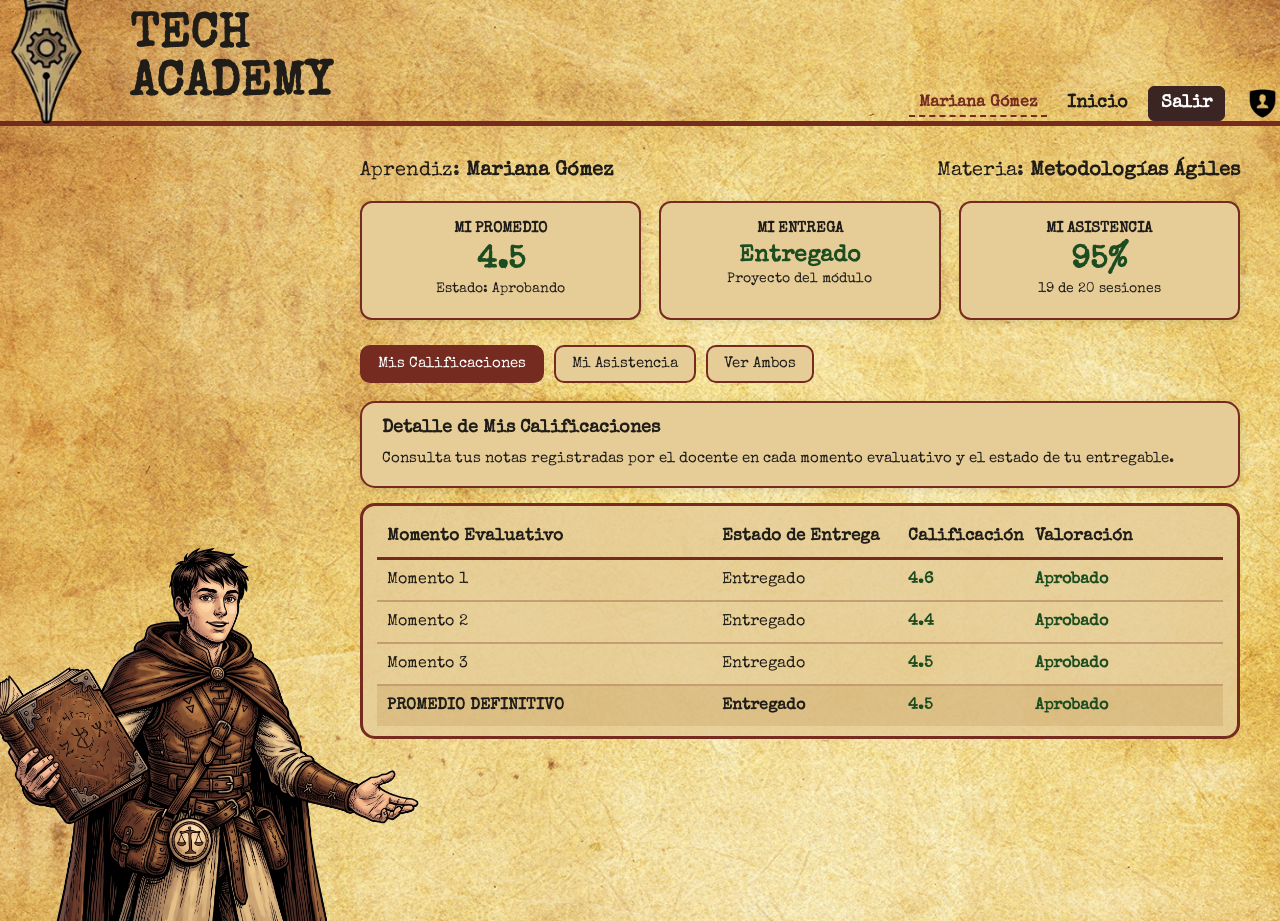
==== dashBoardAlumno.html @ 34705323 "Se implementan las esperas al iniciar sesión, se crear el dash board estudiante y se ajusta el dash " ====
<!doctype html>
<html lang="es">

<head>
  <meta charset="UTF-8" />
  <meta name="viewport" content="width=device-width, initial-scale=1.0" />
  <title>Dashboard Alumno - Tech Academy</title>
  <link rel="stylesheet" href="css/styles.css" />
  <link href="https://fonts.googleapis.com/css2?family=Special+Elite&display=swap" rel="stylesheet" />
</head>

<body class="pagina-seguimiento">

  <header>
    <div class="logo">
      <img src="Images/Logo.png" alt="Logo Tech Academy" class="icono-pluma" />
      <div class="logo-text">
        <h1>TECH</h1>
        <h1>ACADEMY</h1>
      </div>
    </div>
    <nav>
      <span id="saludo-alumno" class="saludo-usuario">Aprendiz</span>
      <a href="index.html">Inicio</a>
      <a class="enlace-panel" href="login.html" id="btn-salir-alumno">Salir</a>
      <img src="Images/UserShield.png" alt="Usuario" class="user-icon" />
    </nav>
  </header>

  <main class="contenido-seguimiento contenido-alumno">
    <aside class="docente alumno-ilustracion">
      <img src="Images/estudianteD.png" alt="Aprendiz Tech Academy" />
    </aside>

    <section class="panel-seguimiento">

      <div class="datos-curso">
        <p>Aprendiz: <strong id="nombre-expediente">Mariana Gómez</strong></p>
        <p>Materia: <strong>Metodologías Ágiles</strong></p>
      </div>

      <!-- Indicadores personales del estudiante -->
      <section class="indicadores">
        <div class="indicador">
          <h3>MI PROMEDIO</h3>
          <strong id="alumno-promedio">0.0</strong>
          <p id="alumno-concepto-nota">Escala: 0.0 a 5.0</p>
        </div>

        <div class="indicador">
          <h3>MI ENTREGA</h3>
          <strong id="alumno-estado-entrega" class="texto-indicador-mediano">Pendiente</strong>
          <p>Proyecto del módulo</p>
        </div>

        <div class="indicador">
          <h3>MI ASISTENCIA</h3>
          <strong id="alumno-porcentaje-asistencia">0%</strong>
          <p id="alumno-detalle-sesiones">0 de 0 sesiones</p>
        </div>
      </section>

      <!-- Pestañas de navegación del alumno -->
      <div class="barra-herramientas-panel">
        <div class="pestanas-modulos">
          <button type="button" class="btn-pestana activa" id="tab-alumno-notas">Mis Calificaciones</button>
          <button type="button" class="btn-pestana" id="tab-alumno-asistencia">Mi Asistencia</button>
          <button type="button" class="btn-pestana" id="tab-alumno-todo">Ver Ambos</button>
        </div>
      </div>

      <!-- ========================================================
           SECCIÓN 1: MIS CALIFICACIONES (Solo lectura)
           ======================================================== -->
      <div id="seccion-alumno-notas" class="bloque-modulo">
        <div class="tarjeta-modulo">
          <h3>Detalle de Mis Calificaciones</h3>
          <p class="descripcion-modulo">
            Consulta tus notas registradas por el docente en cada momento evaluativo y el estado de tu entregable.
          </p>
        </div>

        <section class="tabla-seguimiento">
          <div class="fila fila-alumno-notas tabla-encabezado">
            <span>Momento Evaluativo</span>
            <span>Estado de Entrega</span>
            <span>Calificación</span>
            <span>Valoración</span>
          </div>

          <div id="contenedor-notas-alumno"></div>
        </section>
      </div>

      <!-- ========================================================
           SECCIÓN 2: MI HISTORIAL DE ASISTENCIA (Solo lectura)
           ======================================================== -->
      <div id="seccion-alumno-asistencia" class="bloque-modulo" style="display: none;">
        <div class="tarjeta-modulo">
          <h3>Reporte de Mi Asistencia</h3>
          <p class="descripcion-modulo">
            Recuerda que para aprobar el módulo en Tech Academy se requiere un mínimo de <strong>75%</strong> de asistencia.
          </p>
        </div>

        <section class="tabla-seguimiento">
          <div class="fila fila-alumno-asistencia tabla-encabezado">
            <span>Última Sesión</span>
            <span>Estado Hoy</span>
            <span>Clases Asistidas</span>
            <span>Total Sesiones</span>
            <span>% Acumulado</span>
          </div>

          <div id="contenedor-asistencia-alumno"></div>
        </section>
      </div>

    </section>
  </main>

  <script src="js/dashBoardAlumno.js"></script>
</body>

</html>
---- css/styles.css ----
/* ── Variables de color del sitio ─────────────────────────── */
:root {
  --bg-color: #e6cd98;
  --text-color: #201d18;
  --red-line: #752b20;
  --hero-band: #6b6e3faa;
  --card-bg: #ae7f37aa;
  --btn-bg: #3a2522;
  --footer-bg: #804a3e;
  --fondo-pergamino: #f4ecd8;
  --marron-oscuro: #4a3319;
  --tabla-bg: rgba(230, 205, 152, 0.85);
}

/* ── Reinicio de márgenes y medidas de los elementos ──────── */
* {
  margin: 0;
  padding: 0;
  box-sizing: border-box;
}

/* ── Tipografía y fondo general ───────────────────────────── */
body {
  font-family: "Special Elite", cursive;
  color: var(--text-color);
  background-image: url("../Images/BackgroundPaper.png");
  background-repeat: no-repeat;
  background-size: cover;
  background-position: center;
  background-color: #e9d6ab;
}

/* ============================================================
   HEADER Y NAVEGACIÓN (comunes a todas las páginas)
   ============================================================ */

/* Tamaño del logo en el encabezado */
.icono-pluma {
  width: 120px;
  margin-bottom: -15px;
}

/* Barra superior con logo y navegación */
header {
  display: flex;
  justify-content: space-between;
  align-items: flex-end;
  padding: 20px 20px -10px 70px;
  border-bottom: 5px solid var(--red-line);
}

/* Grupo del logo y nombre de la academia */
.logo {
  display: flex;
  align-items: center;
  gap: 10px;
}

.logo-text {
  font-size: 1.5rem;
  line-height: 1;
  margin: 0;
}

/* Distribución de los enlaces de navegación */
nav {
  display: flex;
  align-items: center;
  gap: 20px;
  font-weight: bold;
}

/* Enlaces del menú principal */
nav a {
  text-decoration: none;
  color: var(--text-color);
  font-size: 1.1rem;
  transition: color 0.2s, text-decoration 0.2s;
}

/* Estado de los enlaces al pasar el puntero */
nav a:hover {
  text-decoration: underline;
  text-underline-offset: 6px;
  color: var(--red-line);
}

/* Icono de usuario del encabezado */
nav .user-icon {
  width: 35px;
}

/* ============================================================
   PÁGINA PRINCIPAL (index.html)
   ============================================================ */

/* Franja de bienvenida de la página inicial */
.hero {
  background-color: var(--hero-band);
  text-align: center;
  padding: 50px 20px;
  margin-top: 40px;
}

/* Título de la bienvenida */
.hero h2 {
  font-size: 1.4rem;
  margin-bottom: 25px;
  font-weight: normal;
}

/* Botón de acceso al catálogo */
.btn {
  display: inline-block;
  background-color: var(--btn-bg);
  color: white;
  padding: 10px 25px;
  text-decoration: none;
  border-radius: 8px;
  font-size: 1rem;
  cursor: pointer;
  border: none;
  font-family: "Special Elite", cursive;
}

/* Estado del botón del catálogo al pasar el puntero */
.btn:hover {
  background-color: #523530;
}

/* Tarjetas de programas disponibles */
.features {
  display: flex;
  justify-content: center;
  gap: 40px;
  padding: 60px 20px 30px;
}

.card {
  background-color: var(--card-bg);
  padding: 30px 20px;
  border-radius: 12px;
  width: 250px;
  text-align: center;
  box-shadow: 2px 2px 10px rgba(0, 0, 0, 0.1);
  cursor: pointer;
  transition: transform 0.2s, box-shadow 0.2s;
}

/* Estado de las tarjetas al pasar el puntero */
.card:hover {
  transform: translateY(-5px);
  box-shadow: 4px 6px 15px rgba(0, 0, 0, 0.2);
}

/* Nombre del programa dentro de cada tarjeta */
.card p {
  font-size: 0.9rem;
  font-weight: bold;
}

/* Panel que muestra los detalles del programa elegido */
.panel-detalle {
  max-width: 800px;
  margin: 0 auto 50px auto;
  padding: 25px 35px;
  background-color: #f4e8c1;
  border: 2px dashed var(--red-line);
  border-radius: 12px;
  box-shadow: 3px 3px 12px rgba(0, 0, 0, 0.15);
  animation: fadeIn 0.3s ease-in-out;
}

/* Título y texto del detalle del programa */
.panel-detalle h3 {
  color: var(--red-line);
  font-size: 1.3rem;
  margin-bottom: 10px;
}

.panel-detalle p {
  font-size: 1rem;
  line-height: 1.5;
  margin-bottom: 12px;
}

/* Duración y docente del programa */
.panel-detalle .info-extra {
  font-size: 0.9rem;
  color: #4a3828;
}

/* Control para cerrar el detalle del programa */
.cerrar-detalle {
  float: right;
  background: none;
  border: none;
  font-size: 1.2rem;
  font-weight: bold;
  cursor: pointer;
  color: var(--red-line);
}

/* Entrada del panel de detalle */
@keyframes fadeIn {
  from {
    opacity: 0;
    transform: translateY(-10px);
  }

  to {
    opacity: 1;
    transform: translateY(0);
  }
}

/* Pie de página y datos de contacto */
footer {
  background-color: var(--footer-bg);
  color: white;
  display: flex;
  justify-content: space-between;
  padding: 30px 60px;
  margin-top: 20px;
}

/* Títulos y texto de las columnas del pie de página */
.footer-column h3 {
  font-size: 1rem;
  margin-bottom: 10px;
  border-bottom: 1px solid #ffffff55;
  padding-bottom: 5px;
  display: inline-block;
}

.footer-column p {
  font-size: 0.85rem;
  margin-bottom: 5px;
}

/* ============================================================
   PÁGINA DE LOGIN (login.html)
   ============================================================ */

/* Distribución general de la página de acceso */
.pagina-login {
  min-height: 100vh;
  height: 100vh;
  overflow: hidden;
  display: flex;
  flex-direction: column;
}

/* Espaciado del encabezado en la página de acceso */
.pagina-login header,
.pagina-registro header {
  padding: 0px 15px;
}

/* Columnas para ilustraciones y formulario */
.contenido-login {
  flex: 1;
  display: grid;
  grid-template-columns: 1fr 340px 1fr;
  align-items: center;
  padding: 10px 20px 0px;
  gap: 20px;
  overflow: hidden;
}

/* Apariencia de la tarjeta de acceso */
.tarjeta-login {
  width: 340px;
  max-width: 100%;
  padding: 40px 45px;
  border-radius: 40px;
  background-color: var(--card-bg);
  box-shadow: 3px 6px 20px rgba(0, 0, 0, 0.15);
  z-index: 2;
}

/* Formulario de acceso */
.formulario-login {
  display: flex;
  flex-direction: column;
  align-items: center;
}

/* Grupo de etiqueta e input */
.grupo-campo {
  width: 100%;
  margin-bottom: 20px;
}

/* Etiquetas de usuario y contraseña */
.grupo-campo label {
  display: block;
  margin-bottom: 8px;
  font-size: 1rem;
  font-weight: bold;
}

/* Campo de entrada y su icono */
.campo-login {
  position: relative;
  display: flex;
  align-items: center;
}

.campo-login input {
  width: 100%;
  height: 38px;
  padding: 8px 38px 8px 12px;
  border: none;
  border-radius: 6px;
  background-color: #9fc79d;
  color: var(--text-color);
  font-family: "Special Elite", cursive;
  font-size: 1rem;
  transition: outline 0.2s;
}

/* Resaltado del campo seleccionado */
.campo-login input:focus {
  outline: 2px solid var(--red-line);
}

/* Iconos dentro de los campos */
.icono-input {
  position: absolute;
  right: 10px;
  font-size: 1.1rem;
  pointer-events: none;
  opacity: 0.8;
}

/* Botón principal y enlaces del formulario */
.boton-login {
  margin-top: 10px;
  margin-bottom: 15px;
  padding: 9px 24px;
  border: none;
  border-radius: 10px;
  background-color: var(--red-line);
  color: white;
  font-family: "Special Elite", cursive;
  font-size: 1rem;
  cursor: pointer;
  transition: background-color 0.2s, transform 0.1s;
}

/* Estados del botón de acceso */
.boton-login:hover {
  background-color: #521c15;
  transform: scale(1.02);
}

.boton-login:active {
  transform: scale(0.98);
}

/* Enlaces secundarios del formulario */
.enlace-login {
  margin-bottom: 8px;
  color: var(--text-color);
  text-decoration: none;
  font-size: 0.95rem;
  transition: color 0.2s, text-decoration 0.2s;
}

/* Estado de los enlaces al pasar el puntero */
.enlace-login:hover {
  text-decoration: underline;
  text-underline-offset: 4px;
  color: var(--red-line);
}

/* Mensaje de validación del acceso */
.mensaje-login {
  min-height: 20px;
  color: #8b0000;
  font-size: 0.85rem;
  text-align: center;
  margin-bottom: 8px;
}

/* Posición de la maga y la antorcha */
.decoracion-login {
  display: flex;
  justify-content: center;
  align-items: flex-end;
  height: 100%;
  overflow: hidden;
}

/* Ilustración de la aprendiz */
.estudianteMujer {
  width: 480px;
  max-width: 100%;
  max-height: 100%;
  object-fit: contain;
  align-self: flex-end;
}

/* Ilustración de la antorcha */
.imagen-antorcha {
  width: 200px;
  max-width: 100%;
  max-height: 100%;
  object-fit: contain;
  align-self: center;
}

/* Presentación del acceso en pantallas pequeñas */
@media (max-width: 900px) {
  .contenido-login {
    grid-template-columns: 1fr;
    justify-items: center;
    padding: 20px 15px;
  }

  /* Ocultar ilustraciones en pantallas pequeñas */
  .decoracion-login {
    display: none;
  }
}

/* ============================================================
   PÁGINA DE REGISTRO (registro.html)
   ============================================================ */

/* Distribución general de la página de registro */
.pagina-registro {
  min-height: 100vh;
  height: 100vh;
  overflow: hidden;
  display: flex;
  flex-direction: column;
}

@media (max-height: 680px) {

  /* Permitir desplazamiento cuando la pantalla es baja */
  .pagina-registro {
    height: auto;
    overflow-y: auto;
  }
}

/* Centrado de la tarjeta y ubicación de la ilustración */
.contenido-registro {
  flex: 1;
  display: flex;
  justify-content: center;
  align-items: center;
  position: relative;
  padding: 20px;
  overflow: hidden;
}

/* Apariencia de la tarjeta de registro */
.tarjeta-registro {
  width: 360px;
  max-width: 90%;
  padding: 35px 40px;
  border-radius: 40px;
  background-color: var(--card-bg);
  box-shadow: 3px 6px 20px rgba(0, 0, 0, 0.15);
  z-index: 2;
}

/* Campos y botón del formulario */
.formulario-registro {
  display: flex;
  flex-direction: column;
}

/* Grupo de etiqueta e input */
.grupo-registro {
  display: flex;
  flex-direction: column;
  margin-bottom: 14px;
}

/* Etiquetas de los campos de registro */
.grupo-registro label {
  margin-bottom: 6px;
  font-size: 1rem;
  font-weight: bold;
}

/* Inputs de nombre, documento y datos de contacto */
.grupo-registro input {
  height: 38px;
  padding: 8px 12px;
  border: none;
  border-radius: 6px;
  background-color: #9fc79d;
  color: var(--text-color);
  font-family: "Special Elite", cursive;
  font-size: 0.95rem;
  transition: outline 0.2s;
}

/* Texto de ejemplo dentro de los campos */
.grupo-registro input::placeholder {
  color: #3f5e3e;
  opacity: 0.8;
}

/* Resaltado del campo seleccionado */
.grupo-registro input:focus {
  outline: 2px solid var(--red-line);
}

/* Botón de envío del formulario */
.boton-registro {
  align-self: center;
  margin-top: 15px;
  padding: 10px 28px;
  border: none;
  border-radius: 10px;
  background-color: var(--red-line);
  color: white;
  font-family: "Special Elite", cursive;
  font-size: 1rem;
  cursor: pointer;
  transition: background-color 0.2s, transform 0.1s;
}

/* Estados del botón de registro */
.boton-registro:hover {
  background-color: #521c15;
  transform: scale(1.02);
}

.boton-registro:active {
  transform: scale(0.98);
}

/* Mensajes de confirmación y validación */
.mensaje-registro {
  margin-top: 15px;
  padding: 10px;
  border-radius: 8px;
  text-align: center;
  font-size: 0.9rem;
  display: none;
}

/* Mensaje de error en el registro */
.mensaje-registro.error {
  display: block;
  background-color: #ffcdd2;
  color: #b71c1c;
  border: 1px solid #e57373;
}

/* Mensaje de éxito en el registro */
.mensaje-registro.exito {
  display: block;
  background-color: #d7ecd9;
  color: #1b4d20;
  border: 1px solid #4caf50;
  font-weight: bold;
}

/* Ilustración de apoyo al formulario */
.decoracion-registro {
  position: absolute;
  right: 0;
  bottom: 0;
  pointer-events: none;
  z-index: 1;
  line-height: 0;
}

/* Ilustración del aprendiz */
.estudianteHombre {
  width: 530px;
  max-width: 38vw;
  max-height: calc(100vh - 120px);
  height: auto;
  object-fit: contain;
  object-position: bottom right;
  display: block;
}

@media (max-width: 850px) {

  /* Tamaño de la ilustración en pantallas pequeñas */
  .estudianteHombre {
    opacity: 0.25;
    max-width: 50vw;
  }
}

/* ============================================================
   PANELES ACADÉMICOS (dashBoardProfesor.html y dashBoardAlumno.html)
   – Usa las mismas variables y estilos base que las demás
   ============================================================ */

/* Distribución general de los paneles */
.pagina-seguimiento {
  min-height: 100vh;
  overflow-x: hidden;
}

.saludo-usuario {
  font-size: 1rem;
  color: var(--red-line);
  padding: 4px 10px;
  border-bottom: 2px dashed var(--red-line);
}

/* Enlace para salir del panel */
.enlace-panel {
  padding: 8px 12px;
  border: 1px solid var(--btn-bg);
  border-radius: 6px;
  background-color: var(--btn-bg);
  color: white;
}

.enlace-panel:hover {
  background-color: #523530;
  text-decoration: none;
  color: white;
}

/* Distribución del panel */
.contenido-seguimiento {
  display: grid;
  grid-template-columns: 290px 1fr;
  gap: 30px;
  padding: 35px 40px;
  max-width: 1400px;
  margin: 0 auto;
  align-items: start;
}

.contenido-alumno {
  min-height: calc(100vh - 105px);
}

/* Imagen lateral del docente o estudiante */
.docente {
  align-self: end;
  margin-top: auto;
}

/* Tamaño y posición de la imagen lateral del profesor */
.docente img {
  width: 100%;
  max-width: 280px;
  display: block;
  transform: translateY(40px);
}

/* Tamaño y posición de la imagen del aprendiz (más grande y pegada abajo) */
.alumno-ilustracion {
  align-self: end;
  margin-top: auto;
  line-height: 0;
}

.alumno-ilustracion img {
  width: 470px;
  max-width: none;
  margin-left: -75px;
  display: block;
  transform: translateY(35px);
}

/* Contenedor principal derecho */
.panel-seguimiento {
  display: flex;
  flex-direction: column;
}

/* Cabecera con datos generales del curso */
.datos-curso {
  display: flex;
  justify-content: space-between;
  align-items: center;
  flex-wrap: wrap;
  gap: 15px;
  font-size: 1.25rem;
  margin-bottom: 20px;
}

.selector-expediente {
  display: flex;
  align-items: center;
  gap: 10px;
  font-size: 1rem;
  background-color: var(--bg-color);
  padding: 8px 14px;
  border: 2px solid var(--red-line);
  border-radius: 12px;
}

.selector-expediente select {
  padding: 6px 10px;
  border: 1px solid var(--red-line);
  border-radius: 6px;
  background-color: #fcf8f0;
  font-family: "Special Elite", cursive;
  color: var(--text-color);
}

/* Indicadores académicos (KPIs) */
.indicadores {
  display: flex;
  justify-content: center;
  flex-wrap: wrap;
  gap: 18px;
  margin-bottom: 25px;
}

/* Tarjetas con estadísticas del curso */
.indicador {
  flex: 1;
  min-width: 180px;
  padding: 18px 15px;
  background-color: var(--bg-color);
  border: 2px solid var(--red-line);
  border-radius: 12px;
  text-align: center;
  box-shadow: 2px 2px 8px rgba(0, 0, 0, 0.1);
}

/* Títulos de las estadísticas */
.indicador h3 {
  margin: 0 0 8px 0;
  font-size: 0.95rem;
}

/* Valores destacados de las estadísticas */
.indicador strong {
  font-size: 2rem;
  display: block;
  margin-bottom: 4px;
}

.indicador strong.texto-indicador-mediano {
  font-size: 1.45rem;
  margin-top: 8px;
}

.indicador strong.numero-en-linea {
  display: inline;
  font-size: 1.1rem;
}

/* Estados de entrega dentro de la tarjeta */
.indicador p {
  margin: 4px 0;
  font-size: 0.88rem;
}

/* Barra con buscador y botones de pestañas */
.barra-herramientas-panel {
  display: flex;
  justify-content: space-between;
  align-items: center;
  flex-wrap: wrap;
  gap: 15px;
  margin-bottom: 18px;
}

/* Búsqueda de estudiantes */
.buscador-seguimiento {
  display: flex;
  align-items: center;
  gap: 12px;
  padding: 8px 18px;
  background-color: var(--bg-color);
  border: 2px solid var(--red-line);
  border-radius: 30px;
  width: fit-content;
}

/* Campo de búsqueda de estudiantes */
.buscador-seguimiento input {
  padding: 6px 12px;
  border: 1px solid var(--red-line);
  border-radius: 8px;
  font-family: "Special Elite", cursive;
  background-color: #fcf8f0;
}

/* Pestañas para cambiar entre Calificaciones y Asistencia */
.pestanas-modulos {
  display: flex;
  gap: 10px;
  flex-wrap: wrap;
}

.btn-pestana {
  padding: 9px 16px;
  background-color: var(--bg-color);
  color: var(--text-color);
  border: 2px solid var(--red-line);
  border-radius: 10px;
  font-family: "Special Elite", cursive;
  font-size: 0.95rem;
  cursor: pointer;
  transition: background-color 0.2s, color 0.2s;
}

.btn-pestana:hover {
  background-color: #d4b87c;
}

.btn-pestana.activa {
  background-color: var(--red-line);
  color: white;
}

.bloque-modulo {
  margin-bottom: 25px;
}

/* Tarjeta superior de formulario o encabezado de sección */
.tarjeta-modulo {
  background-color: var(--bg-color);
  border: 2px solid var(--red-line);
  border-radius: 15px;
  padding: 16px 20px;
  margin-bottom: 15px;
  box-shadow: 2px 2px 8px rgba(0, 0, 0, 0.1);
}

.tarjeta-modulo h3 {
  margin-bottom: 12px;
  font-size: 1.15rem;
}

.descripcion-modulo {
  font-size: 0.95rem;
  line-height: 1.4;
}

.cabecera-asistencia {
  display: flex;
  justify-content: space-between;
  align-items: center;
  flex-wrap: wrap;
  gap: 10px;
  margin-bottom: 10px;
}

.cabecera-asistencia h3 {
  margin-bottom: 0;
}

.resumen-sesion-todo {
  font-size: 0.95rem;
  background-color: #fcf8f0;
  padding: 6px 12px;
  border-radius: 8px;
  border: 1px solid var(--red-line);
}

.form-en-linea {
  display: flex;
  align-items: center;
  gap: 10px;
  flex-wrap: wrap;
}

.etiqueta-inline {
  font-weight: bold;
  font-size: 0.95rem;
}

/* Contenedor de tabla */
.tabla-seguimiento {
  background-color: var(--tabla-bg);
  border: 3px solid var(--red-line);
  border-radius: 15px;
  padding: 10px 14px;
}

/* Distribución base de las filas */
.fila {
  display: grid;
  grid-template-columns: 2fr 1.2fr 0.8fr 1fr 1.6fr;
  padding: 12px 10px;
  align-items: center;
  border-bottom: 2px solid rgba(117, 43, 32, 0.3);
  gap: 8px;
}

/* Columnas específicas para cada tabla */
.fila-calificaciones {
  grid-template-columns: 1.8fr 1.1fr 0.7fr 0.7fr 0.7fr 0.8fr 1.4fr;
}

.fila-asistencia {
  grid-template-columns: 1.8fr 1.1fr 1.2fr 1.5fr 0.9fr 0.9fr;
}

.fila-alumno-notas {
  grid-template-columns: 2.2fr 1.2fr 0.8fr 1.2fr;
}

.fila-alumno-asistencia {
  grid-template-columns: 1.2fr 1fr 1.1fr 1.1fr 1.6fr;
}

/* Encabezado de la tabla */
.tabla-encabezado {
  font-weight: bold;
  font-size: 1.05rem;
  border-bottom: 3px solid var(--red-line);
}

/* Última fila de la tabla */
.fila:last-child {
  border-bottom: none;
}

/* Controles de checkbox y contador en la tabla de asistencia */
.label-asistencia-check {
  display: inline-flex;
  align-items: center;
  gap: 6px;
  cursor: pointer;
}

.check-asistencia-hoy {
  width: 18px;
  height: 18px;
  cursor: pointer;
  accent-color: var(--red-line);
}

.control-contador-asistencia {
  display: flex;
  align-items: center;
  gap: 8px;
}

.btn-contador {
  width: 26px;
  height: 26px;
  border: 1px solid var(--red-line);
  border-radius: 6px;
  background-color: var(--btn-bg);
  color: white;
  font-family: "Special Elite", cursive;
  font-size: 1rem;
  cursor: pointer;
  line-height: 1;
}

.btn-contador:hover {
  background-color: var(--red-line);
}

.numero-sesiones {
  min-width: 62px;
  text-align: center;
}

/* Lista de tareas en el panel del alumno (práctica Todo) */
.lista-tareas-pergamino {
  list-style: none;
  padding: 5px;
}

.item-tarea-pergamino {
  display: flex;
  justify-content: space-between;
  align-items: center;
  padding: 10px 8px;
  border-bottom: 2px solid rgba(117, 43, 32, 0.25);
}

.item-tarea-pergamino:last-child {
  border-bottom: none;
}

.label-tarea-alumno {
  display: flex;
  align-items: center;
  gap: 10px;
  cursor: pointer;
  font-size: 1rem;
}

.label-tarea-alumno input[type="checkbox"] {
  width: 18px;
  height: 18px;
  accent-color: var(--red-line);
  cursor: pointer;
}

#input-nueva-tarea {
  flex: 1;
  min-width: 240px;
}

/* Pie de acciones y mensaje de confirmación */
.pie-acciones-panel {
  display: flex;
  justify-content: space-between;
  align-items: center;
  flex-wrap: wrap;
  gap: 15px;
  margin-top: 15px;
}

.mensaje-panel {
  font-weight: bold;
  color: #1b4d20;
  font-size: 0.95rem;
  min-height: 22px;
}

/* Botón para guardar los cambios */
.boton-guardar {
  padding: 12px 35px;
  background-color: var(--btn-bg);
  color: white;
  border: none;
  border-radius: 25px;
  font-family: "Special Elite", cursive;
  font-size: 1.05rem;
  cursor: pointer;
  transition: background 0.2s;
}

/* Estado del botón guardar al pasar el puntero */
.boton-guardar:hover {
  background-color: #523530;
}

/* Formulario de calificaciones y asistencia (tarjeta-modulo) */
.tarjeta-modulo input,
.tarjeta-modulo select {
  padding: 8px 10px;
  border: 2px solid var(--red-line);
  border-radius: 6px;
  font-family: "Special Elite", cursive;
  background-color: #fcf8f0;
  color: var(--text-color);
}

.tarjeta-modulo input[type="number"] {
  width: 125px;
}

/* Botones para agregar y borrar filas */
.btn-Borrar,
.btn-añadir,
.btn-borrar2 {
  background-color: #b23b3b;
  color: white;
  border: 2px solid var(--red-line);
  border-radius: 8px;
  padding: 6px 12px;
  cursor: pointer;
  font-family: "Special Elite", cursive;
}

.btn-secundario {
  background-color: #6e4a24;
}

/* Botón para editar registros existentes */
.btn-editar {
  background-color: var(--btn-bg);
  color: white;
  border: 2px solid var(--btn-bg);
  border-radius: 8px;
  padding: 6px 10px;
  margin-right: 6px;
  cursor: pointer;
  font-family: "Special Elite", cursive;
  font-size: 0.9rem;
  transition: background-color 0.2s;
}

.btn-editar:hover {
  background-color: #523530;
}

@media (max-width: 980px) {
  .contenido-seguimiento {
    grid-template-columns: 1fr;
    padding: 20px;
  }

  .docente {
    display: none;
  }

  .fila-calificaciones,
  .fila-asistencia,
  .fila-alumno-notas,
  .fila-alumno-asistencia {
    font-size: 0.85rem;
  }
}
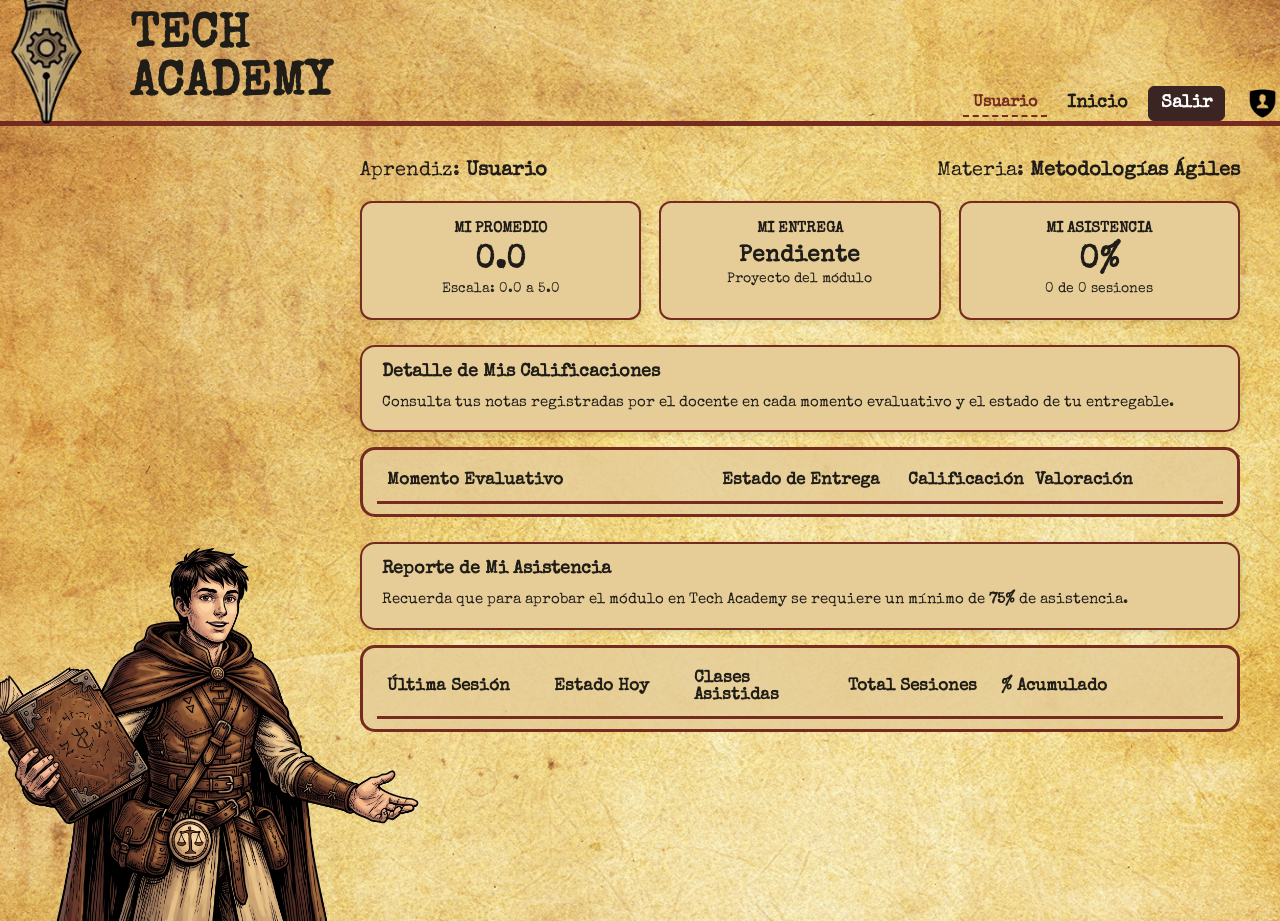
==== commit 78f5d1c7: "Implementacion del fetch" ====
--- a/dashBoardAlumno.html
+++ b/dashBoardAlumno.html
@@ -7,6 +7,7 @@
   <title>Dashboard Alumno - Tech Academy</title>
   <link rel="stylesheet" href="css/styles.css" />
   <link href="https://fonts.googleapis.com/css2?family=Special+Elite&display=swap" rel="stylesheet" />
+  <script src="js/dashBoardAlumno.js" defer></script>
 </head>
 
 <body class="pagina-seguimiento">
@@ -59,19 +60,6 @@
           <p id="alumno-detalle-sesiones">0 de 0 sesiones</p>
         </div>
       </section>
-
-      <!-- Pestañas de navegación del alumno -->
-      <div class="barra-herramientas-panel">
-        <div class="pestanas-modulos">
-          <button type="button" class="btn-pestana activa" id="tab-alumno-notas">Mis Calificaciones</button>
-          <button type="button" class="btn-pestana" id="tab-alumno-asistencia">Mi Asistencia</button>
-          <button type="button" class="btn-pestana" id="tab-alumno-todo">Ver Ambos</button>
-        </div>
-      </div>
-
-      <!-- ========================================================
-           SECCIÓN 1: MIS CALIFICACIONES (Solo lectura)
-           ======================================================== -->
       <div id="seccion-alumno-notas" class="bloque-modulo">
         <div class="tarjeta-modulo">
           <h3>Detalle de Mis Calificaciones</h3>
@@ -91,15 +79,12 @@
           <div id="contenedor-notas-alumno"></div>
         </section>
       </div>
-
-      <!-- ========================================================
-           SECCIÓN 2: MI HISTORIAL DE ASISTENCIA (Solo lectura)
-           ======================================================== -->
-      <div id="seccion-alumno-asistencia" class="bloque-modulo" style="display: none;">
+      <div id="seccion-alumno-asistencia" class="bloque-modulo">
         <div class="tarjeta-modulo">
           <h3>Reporte de Mi Asistencia</h3>
           <p class="descripcion-modulo">
-            Recuerda que para aprobar el módulo en Tech Academy se requiere un mínimo de <strong>75%</strong> de asistencia.
+            Recuerda que para aprobar el módulo en Tech Academy se requiere un mínimo de <strong>75%</strong> de
+            asistencia.
           </p>
         </div>
 
@@ -118,8 +103,6 @@
 
     </section>
   </main>
-
-  <script src="js/dashBoardAlumno.js"></script>
 </body>
 
-</html>
+</html>
--- a/css/styles.css
+++ b/css/styles.css
@@ -380,8 +380,17 @@
   min-height: 20px;
   color: #8b0000;
   font-size: 0.85rem;
+  font-weight: bold;
   text-align: center;
   margin-bottom: 8px;
+}
+
+.mensaje-login.exito {
+  color: #1b4d20;
+}
+
+.mensaje-login.error {
+  color: #8b0000;
 }
 
 /* Posición de la maga y la antorcha */
@@ -1088,6 +1097,27 @@
   background-color: #523530;
 }
 
+/* Colores de estado para notas, entregas y asistencia */
+.estado-aprobado {
+  color: #1b4d20;
+  font-weight: bold;
+}
+
+.estado-pendiente {
+  color: #8b0000;
+  font-weight: bold;
+}
+
+.estado-revision {
+  color: #7a5200;
+  font-weight: bold;
+}
+
+.fila-definitiva {
+  font-weight: bold;
+  background-color: rgba(174, 127, 55, 0.2);
+}
+
 @media (max-width: 980px) {
   .contenido-seguimiento {
     grid-template-columns: 1fr;
